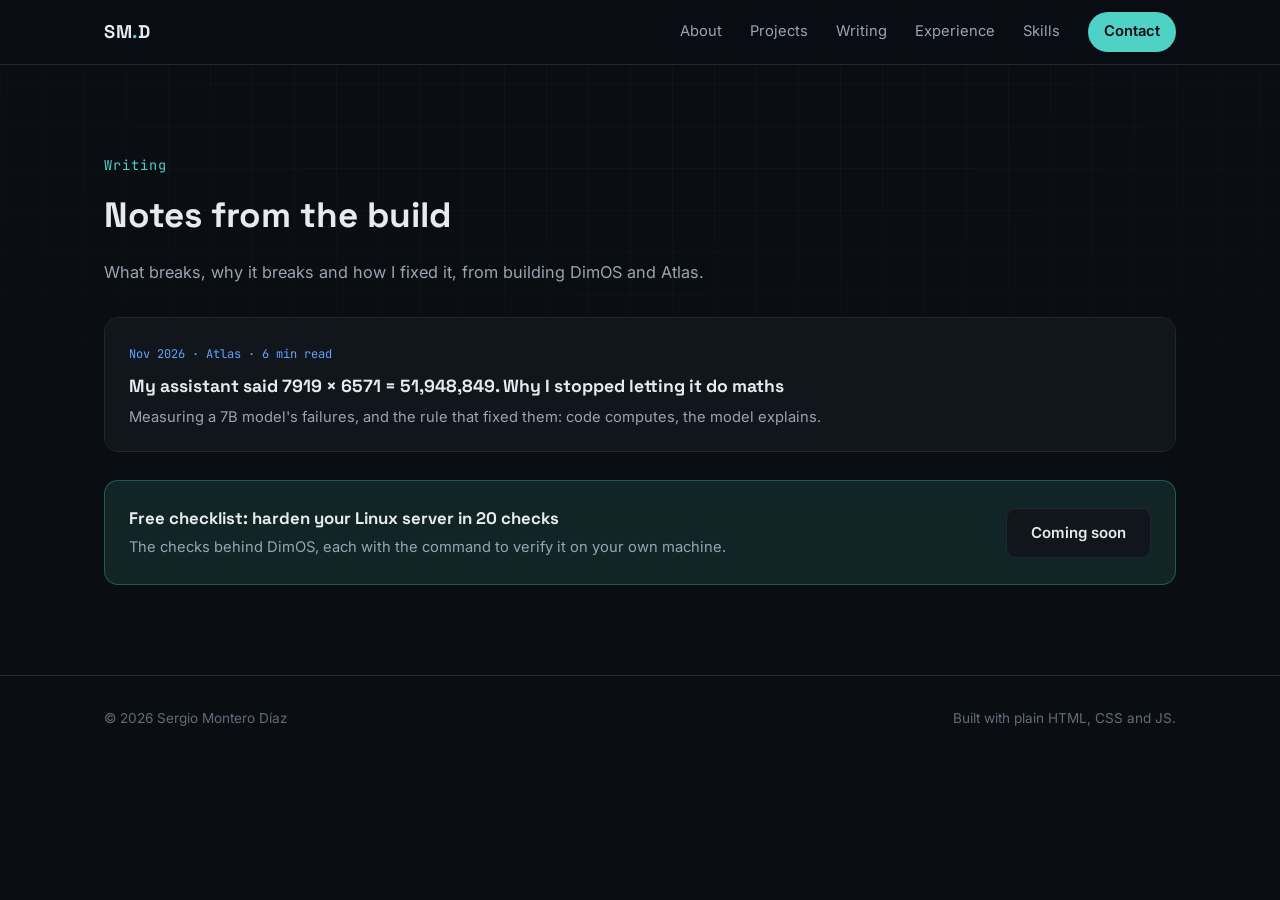
==== blog/index.html @ e89ce831 "Add blog and first article" ====
<!DOCTYPE html>
<html lang="en">
<head>
<meta charset="UTF-8">
<meta name="viewport" content="width=device-width, initial-scale=1.0">
<title>Writing — Sergio Montero Díaz</title>
<meta name="description" content="Notes from building DimOS, a hardened Linux distribution, and Atlas, a fully local AI assistant.">
<link rel="canonical" href="https://smdspace.es/blog/">
<meta property="og:type" content="website">
<meta property="og:url" content="https://smdspace.es/blog/">
<meta property="og:title" content="Writing — Sergio Montero Díaz">
<meta property="og:description" content="Notes from building DimOS, a hardened Linux distribution, and Atlas, a fully local AI assistant.">
<meta name="twitter:card" content="summary">
<link rel="icon" href="data:,">
<link rel="preconnect" href="https://fonts.googleapis.com">
<link href="https://fonts.googleapis.com/css2?family=Space+Grotesk:wght@500;600;700&family=Inter:wght@400;500;600;700&family=JetBrains+Mono:wght@400;500&display=swap" rel="stylesheet">
<link rel="stylesheet" href="/css/style.css">
</head>
<body>

<div class="bg-grid"></div>

<header class="navbar" id="navbar">
  <div class="container navbar__inner">
    <a href="/" class="logo">SM<span class="logo__dot">.</span>D</a>
    <nav class="nav" id="nav">
      <a href="/#about">About</a>
      <a href="/#projects">Projects</a>
      <a href="/blog/">Writing</a>
      <a href="/#experience">Experience</a>
      <a href="/#skills">Skills</a>
      <a href="/#contact" class="nav__cta">Contact</a>
    </nav>
    <button class="nav-toggle" id="navToggle" aria-label="Open menu">
      <span></span><span></span><span></span>
    </button>
  </div>
</header>

<main>
  <section class="section">
    <div class="container">
      <p class="section__label">Writing</p>
      <h1 class="section__title">Notes from the build</h1>
      <p class="writing__intro">What breaks, why it breaks and how I fixed it, from building DimOS and Atlas.</p>

      <div class="writing-list">
        <a class="writing-item writing-item--link" href="/blog/stopped-letting-my-assistant-do-maths/">
          <span class="writing-item__meta">Nov 2026 · Atlas · 6 min read</span>
          <h2 class="writing-item__title">My assistant said 7919 × 6571 = 51,948,849. Why I stopped letting it do maths</h2>
          <p class="writing-item__desc">Measuring a 7B model's failures, and the rule that fixed them: code computes, the model explains.</p>
        </a>
      </div>

      <div class="newsletter">
        <div>
          <h3 class="newsletter__title">Free checklist: harden your Linux server in 20 checks</h3>
          <p class="newsletter__desc">The checks behind DimOS, each with the command to verify it on your own machine.</p>
        </div>
        <!-- KIT: replace this placeholder with the Kit form embed -->
        <span class="btn btn--ghost newsletter__soon">Coming soon</span>
      </div>
    </div>
  </section>
</main>

<footer class="footer">
  <div class="container footer__inner">
    <p>© <span id="year"></span> Sergio Montero Díaz</p>
    <p class="footer__tag">Built with plain HTML, CSS and JS.</p>
  </div>
</footer>

<script src="/js/main.js"></script>
</body>
</html>
---- css/style.css ----
:root{
  --bg: #0a0d12;
  --bg-alt: #0d1117;
  --surface: #11151c;
  --surface-2: #161b23;
  --border: #22282f;
  --text: #e7ebf0;
  --text-dim: #9aa4b2;
  --text-faint: #626c7a;
  --accent: #4fd1c5;
  --accent-2: #60a5fa;
  --accent-soft: rgba(79, 209, 197, 0.12);
  --font-display: 'Space Grotesk', sans-serif;
  --font-body: 'Inter', sans-serif;
  --font-mono: 'JetBrains Mono', monospace;
  --radius: 14px;
  --container: 1120px;
}

*, *::before, *::after{ box-sizing: border-box; }
html{ scroll-behavior: smooth; }
body{
  margin:0;
  background: var(--bg);
  color: var(--text);
  font-family: var(--font-body);
  line-height: 1.6;
  -webkit-font-smoothing: antialiased;
}
img{ max-width:100%; display:block; }
a{ color:inherit; text-decoration:none; }
ul{ margin:0; padding:0; list-style:none; }
h1,h2,h3{ font-family: var(--font-display); margin:0; }
p{ margin:0; }

.container{
  width: 100%;
  max-width: var(--container);
  margin: 0 auto;
  padding: 0 24px;
}

.bg-grid{
  position: fixed;
  inset:0;
  z-index:-1;
  background-image:
    linear-gradient(rgba(255,255,255,0.025) 1px, transparent 1px),
    linear-gradient(90deg, rgba(255,255,255,0.025) 1px, transparent 1px);
  background-size: 42px 42px;
  mask-image: radial-gradient(ellipse 80% 60% at 50% 0%, black 40%, transparent 100%);
}

/* Navbar */
.navbar{
  position: sticky;
  top:0;
  z-index: 50;
  background: rgba(10,13,18,0.72);
  backdrop-filter: blur(10px);
  border-bottom: 1px solid var(--border);
}
.navbar__inner{
  display:flex;
  align-items:center;
  justify-content:space-between;
  height: 64px;
}
.logo{
  font-family: var(--font-display);
  font-weight:700;
  font-size: 1.15rem;
  letter-spacing: 0.5px;
}
.logo__dot{ color: var(--accent); }
.nav{
  display:flex;
  align-items:center;
  gap: 28px;
  font-size: 0.92rem;
  color: var(--text-dim);
}
.nav a{ transition: color .2s ease; }
.nav a:hover{ color: var(--text); }
.nav__cta{
  color: var(--bg) !important;
  background: var(--accent);
  padding: 8px 16px;
  border-radius: 999px;
  font-weight:600;
}
.nav__cta:hover{ background: var(--accent); opacity:.9; color: var(--bg) !important; }
.nav-toggle{
  display:none;
  flex-direction:column;
  gap:5px;
  background:none;
  border:none;
  cursor:pointer;
  padding: 6px;
}
.nav-toggle span{
  width:22px; height:2px; background: var(--text); border-radius:2px;
}

/* Hero */
.hero{
  padding: 100px 0 90px;
  position: relative;
  overflow:hidden;
}
.hero__inner{
  display:grid;
  grid-template-columns: 1.1fr 0.9fr;
  gap: 56px;
  align-items:center;
}
.hero__eyebrow{
  display:inline-flex;
  align-items:center;
  gap:8px;
  font-family: var(--font-mono);
  font-size: 0.82rem;
  color: var(--accent);
  border: 1px solid rgba(79,209,197,0.3);
  background: var(--accent-soft);
  padding: 6px 14px;
  border-radius: 999px;
  margin-bottom: 24px;
}
.dot{ width:7px; height:7px; border-radius:50%; background: var(--accent); }
.dot--live{ box-shadow: 0 0 0 0 rgba(79,209,197,0.6); animation: pulse 2s infinite; }
@keyframes pulse{
  0%{ box-shadow: 0 0 0 0 rgba(79,209,197,0.5); }
  70%{ box-shadow: 0 0 0 8px rgba(79,209,197,0); }
  100%{ box-shadow: 0 0 0 0 rgba(79,209,197,0); }
}
.hero__title{
  font-size: clamp(2.4rem, 5vw, 3.6rem);
  font-weight:700;
  line-height:1.05;
  margin-bottom: 12px;
}
.hero__role{
  font-size: clamp(1.1rem, 2vw, 1.4rem);
  color: var(--accent-2);
  font-weight:600;
  margin-bottom: 14px;
}
.hero__stack{
  display:flex;
  flex-wrap:wrap;
  gap: 8px;
  font-family: var(--font-mono);
  font-size: 0.88rem;
  color: var(--text-dim);
  margin-bottom: 24px;
}
.hero__summary{
  color: var(--text-dim);
  font-size: 1.02rem;
  max-width: 560px;
  margin-bottom: 32px;
}
.hero__actions{
  display:flex;
  gap:14px;
  margin-bottom: 40px;
  flex-wrap:wrap;
}
.btn{
  display:inline-flex;
  align-items:center;
  gap:8px;
  padding: 12px 24px;
  border-radius: 10px;
  font-weight:600;
  font-size: 0.94rem;
  transition: transform .18s ease, opacity .18s ease, background .18s ease;
  border: 1px solid transparent;
}
.btn:hover{ transform: translateY(-2px); }
.btn--primary{
  background: linear-gradient(135deg, var(--accent), var(--accent-2));
  color: #071018;
}
.btn--ghost{
  border-color: var(--border);
  color: var(--text);
  background: var(--surface);
}
.btn--ghost:hover{ border-color: var(--accent); }

.hero__meta{
  display:flex;
  flex-direction:column;
  gap: 12px;
}
.hero__meta-item{
  display:flex;
  align-items:center;
  gap:10px;
  font-size: 0.9rem;
  color: var(--text-dim);
  transition: color .2s ease;
}
.hero__meta-item:hover{ color: var(--accent); }
.hero__meta-item svg{ width:17px; height:17px; flex-shrink:0; }

.hero__console{ position: relative; }
.console{
  background: var(--surface);
  border: 1px solid var(--border);
  border-radius: var(--radius);
  overflow:hidden;
  box-shadow: 0 20px 60px -20px rgba(0,0,0,0.6);
}
.console__bar{
  display:flex;
  align-items:center;
  gap:7px;
  padding: 12px 16px;
  background: var(--surface-2);
  border-bottom: 1px solid var(--border);
}
.console__bar span{
  width:11px; height:11px; border-radius:50%;
  background: #3a3f47;
}
.console__bar span:nth-child(1){ background:#ff5f57; }
.console__bar span:nth-child(2){ background:#febc2e; }
.console__bar span:nth-child(3){ background:#28c840; }
.console__bar p{
  margin:0 0 0 10px;
  font-family: var(--font-mono);
  font-size: 0.78rem;
  color: var(--text-faint);
}
.console__body{
  position: relative;
  min-height: 300px;
}
.console__frame{
  margin:0;
  padding: 20px;
  font-family: var(--font-mono);
  font-size: 0.82rem;
  line-height: 1.7;
  color: var(--text-dim);
  overflow-x:auto;
  position: absolute;
  inset:0;
  opacity: 0;
  transition: opacity .5s ease;
  pointer-events:none;
}
.console__frame.is-active{ opacity: 1; }
.c-prompt{ color: var(--accent-2); }
.c-ok{ color: var(--accent); }

/* Sections */
.section{ padding: 90px 0; }
.section--alt{ background: var(--bg-alt); border-top: 1px solid var(--border); border-bottom: 1px solid var(--border); }
.section__label{
  font-family: var(--font-mono);
  color: var(--accent);
  font-size: 0.85rem;
  letter-spacing: 1px;
  margin-bottom: 10px;
}
.section__title{
  font-size: clamp(1.6rem, 3vw, 2.2rem);
  font-weight:700;
  margin-bottom: 40px;
}

.about__grid{
  display:grid;
  gap: 20px;
  max-width: 780px;
}
.about__text{ color: var(--text-dim); font-size: 1.05rem; }

/* Timeline */
.timeline{
  display:flex;
  flex-direction:column;
  gap: 44px;
  position: relative;
  padding-left: 28px;
  border-left: 1px solid var(--border);
}
.timeline__item{ position: relative; }
.timeline__dot{
  position:absolute;
  left: -33px;
  top: 4px;
  width: 12px; height:12px;
  border-radius:50%;
  background: var(--bg);
  border: 2px solid var(--accent);
}
.timeline__head{
  display:flex;
  flex-wrap:wrap;
  align-items:baseline;
  justify-content:space-between;
  gap: 8px;
  margin-bottom: 4px;
}
.timeline__head h3{ font-size: 1.15rem; }
.timeline__date{
  font-family: var(--font-mono);
  font-size: 0.82rem;
  color: var(--accent);
  white-space:nowrap;
}
.timeline__org{
  color: var(--accent-2);
  font-size: 0.92rem;
  margin-bottom: 14px;
}
.timeline__list{ display:flex; flex-direction:column; gap:9px; max-width: 720px; }
.timeline__list li{
  color: var(--text-dim);
  font-size: 0.96rem;
  padding-left: 18px;
  position: relative;
}
.timeline__list li::before{
  content:"";
  position:absolute;
  left:0; top: 9px;
  width:5px; height:5px;
  border-radius:50%;
  background: var(--text-faint);
}

/* Cards grid (education) */
.cards-grid{
  display:grid;
  grid-template-columns: repeat(auto-fit, minmax(260px, 1fr));
  gap: 20px;
}
.card{
  background: var(--surface);
  border: 1px solid var(--border);
  border-radius: var(--radius);
  padding: 24px;
  transition: border-color .2s ease, transform .2s ease;
}
.card:hover{ border-color: rgba(79,209,197,0.35); transform: translateY(-3px); }
.card__date{
  font-family: var(--font-mono);
  font-size: 0.78rem;
  color: var(--accent);
  margin-bottom: 10px;
}
.card__title{ font-size: 1.05rem; margin-bottom: 8px; }
.card__org{ color: var(--text-dim); font-size: 0.9rem; }
.card__badge{
  display:inline-block;
  margin-top: 12px;
  font-family: var(--font-mono);
  font-size: 0.78rem;
  color: var(--accent-2);
  background: rgba(96,165,250,0.1);
  border: 1px solid rgba(96,165,250,0.25);
  padding: 4px 10px;
  border-radius: 999px;
}

/* Skills */
.skills-grid{
  display:grid;
  grid-template-columns: repeat(auto-fit, minmax(260px, 1fr));
  gap: 28px;
}
.skill-group h3{
  font-size: 0.98rem;
  color: var(--text);
  margin-bottom: 14px;
  font-family: var(--font-body);
  font-weight:600;
}
.tags{ display:flex; flex-wrap:wrap; gap:8px; }
.tag{
  font-family: var(--font-mono);
  font-size: 0.82rem;
  color: var(--text-dim);
  background: var(--surface);
  border: 1px solid var(--border);
  padding: 7px 12px;
  border-radius: 8px;
  transition: color .2s ease, border-color .2s ease;
}
.tag:hover{ color: var(--accent); border-color: rgba(79,209,197,0.35); }
.tag--sm{ font-size: 0.72rem; padding: 4px 8px; }

/* Project cards */
.project-card{ display:flex; flex-direction:column; }
.project-card__tags{ display:flex; flex-wrap:wrap; gap:6px; margin-bottom: 14px; }
.card__desc{ color: var(--text-dim); font-size: 0.92rem; margin-top: 8px; }
.project-card__link{
  margin-top: auto;
  padding-top: 16px;
  font-family: var(--font-mono);
  font-size: 0.82rem;
  color: var(--accent);
  transition: color .2s ease;
}
.project-card__link:hover{ color: var(--accent-2); }

/* Projects */
.projects-grid{
  display:grid;
  grid-template-columns: repeat(auto-fit, minmax(320px, 1fr));
  gap: 20px;
}
.project-card__title{ font-size: 1.4rem; }
.project-card__lead{ color: var(--text); font-size: 1rem; }
.project-card .card__desc{ margin-bottom: 16px; }
.card__desc code{ font-family: var(--font-mono); color: var(--accent); font-size: 0.85em; }
.project-card__facts{ display:flex; flex-direction:column; gap:10px; margin-bottom: 18px; }
.project-card__facts li{
  font-size: 0.88rem;
  color: var(--text-dim);
  padding-left: 14px;
  border-left: 2px solid rgba(79,209,197,0.35);
}
.project-card__facts strong{
  display:block;
  font-family: var(--font-mono);
  font-size: 0.78rem;
  font-weight:500;
  color: var(--accent);
}
.project-card__note{
  margin-top: auto;
  padding-top: 8px;
  font-family: var(--font-mono);
  font-size: 0.75rem;
  color: var(--text-faint);
}

/* Writing */
.writing__intro{ color: var(--text-dim); max-width: 620px; margin: -24px 0 32px; font-size: 1.02rem; }
.writing-list{ display:flex; flex-direction:column; gap: 2px; background: var(--border); border:1px solid var(--border); border-radius: var(--radius); overflow:hidden; margin-bottom: 28px; }
.writing-item{ background: var(--surface); padding: 22px 24px; }
.writing-item__meta{ font-family: var(--font-mono); font-size: 0.75rem; color: var(--accent-2); }
.writing-item__title{ font-size: 1.1rem; margin: 6px 0; }
.writing-item__desc{ color: var(--text-dim); font-size: 0.92rem; }
.newsletter{
  display:flex; align-items:center; justify-content:space-between; gap: 20px; flex-wrap:wrap;
  background: var(--accent-soft);
  border: 1px solid rgba(79,209,197,0.3);
  border-radius: var(--radius);
  padding: 24px;
}
.newsletter__title{ font-size: 1.05rem; margin-bottom: 4px; }
.newsletter__desc{ color: var(--text-dim); font-size: 0.92rem; }
.newsletter__soon{ cursor: default; }

.writing-item--link{ display:block; transition: background .2s ease; }
.writing-item--link:hover{ background: var(--surface-2); }
.writing-item--link:hover .writing-item__title{ color: var(--accent); }
.writing__more{ margin: -14px 0 28px; font-family: var(--font-mono); font-size: 0.85rem; }
.writing__more a{ color: var(--accent); }
.writing__more a:hover{ color: var(--accent-2); }

/* Post */
.post{ padding: 70px 0 90px; }
.post__container{ max-width: 760px; }
.post__back{ font-family: var(--font-mono); font-size: 0.82rem; color: var(--text-faint); }
.post__back:hover{ color: var(--accent); }
.post__meta{ font-family: var(--font-mono); font-size: 0.8rem; color: var(--accent-2); margin: 28px 0 10px; }
.post__title{ font-size: clamp(1.8rem, 4vw, 2.5rem); line-height: 1.2; margin-bottom: 20px; }
.post__lead{ font-size: 1.15rem; color: var(--text); margin-bottom: 28px; }
.post__body{ color: var(--text-dim); font-size: 1.03rem; line-height: 1.75; margin-bottom: 44px; }
.post__body p{ margin-bottom: 18px; }
.post__body h2{ color: var(--text); font-size: 1.35rem; margin: 40px 0 14px; }
.post__body strong{ color: var(--text); }
.post__body ul, .post__body ol{ margin: 0 0 18px; padding-left: 22px; }
.post__body ul{ list-style: disc; }
.post__body ol{ list-style: decimal; }
.post__body li{ margin-bottom: 8px; padding-left: 4px; }
.post__body li::marker{ color: var(--accent); }
.post__body code{ font-family: var(--font-mono); font-size: 0.88em; color: var(--accent); background: var(--surface); border: 1px solid var(--border); padding: 1px 6px; border-radius: 6px; }
.post__code{ line-height: 1.5; font-size: 0.85rem; background: var(--surface); border: 1px solid var(--border); border-radius: var(--radius); padding: 18px 20px; overflow-x: auto; margin: 0 0 20px; }
.post__code code{ background: none; border: 0; padding: 0; color: var(--text); font-size: 0.85rem; line-height: 1.6; }

/* Certifications */
.cert-list{
  display:grid;
  grid-template-columns: repeat(auto-fit, minmax(320px, 1fr));
  gap: 2px;
  background: var(--border);
  border: 1px solid var(--border);
  border-radius: var(--radius);
  overflow:hidden;
}
.cert-item{
  background: var(--surface);
  padding: 18px 20px;
  display:flex;
  flex-direction:column;
  gap:6px;
}
.cert-item__name{ font-size: 0.95rem; font-weight:500; }
.cert-item__meta{
  font-family: var(--font-mono);
  font-size: 0.78rem;
  color: var(--text-faint);
}

/* Contact */
.contact__intro{ color: var(--text-dim); max-width: 560px; margin-bottom: 36px; font-size: 1.02rem; }
.contact-grid{
  display:grid;
  grid-template-columns: repeat(auto-fit, minmax(240px, 1fr));
  gap: 16px;
}
.contact-card{
  display:flex;
  align-items:center;
  gap: 16px;
  background: var(--surface);
  border: 1px solid var(--border);
  border-radius: var(--radius);
  padding: 20px;
  transition: border-color .2s ease, transform .2s ease;
}
.contact-card:hover{ border-color: rgba(79,209,197,0.35); transform: translateY(-3px); }
.contact-card--static:hover{ transform:none; border-color: var(--border); }
.contact-card svg{ width:22px; height:22px; color: var(--accent); flex-shrink:0; }
.contact-card > div{ min-width: 0; flex: 1; }
.contact-card__label{
  display:block;
  font-family: var(--font-mono);
  font-size: 0.72rem;
  color: var(--text-faint);
  text-transform: uppercase;
  letter-spacing: 0.5px;
  margin-bottom: 4px;
}
.contact-card__value{
  display:block;
  font-size: 0.95rem;
  word-break: break-word;
  overflow-wrap: anywhere;
}

/* Footer */
.footer{ padding: 32px 0; border-top: 1px solid var(--border); }
.footer__inner{
  display:flex;
  justify-content:space-between;
  flex-wrap:wrap;
  gap: 8px;
  font-size: 0.85rem;
  color: var(--text-faint);
}

/* Responsive */
@media (max-width: 900px){
  .hero__inner{ grid-template-columns: 1fr; }
  .hero__console{ order:-1; }
}

@media (max-width: 720px){
  .nav{
    position: absolute;
    top: 64px;
    left:0; right:0;
    background: var(--bg);
    border-bottom: 1px solid var(--border);
    flex-direction:column;
    align-items:flex-start;
    padding: 20px 24px;
    gap: 18px;
    display:none;
  }
  .nav.is-open{ display:flex; }
  .nav-toggle{ display:flex; }
  .nav__cta{ width:100%; text-align:center; }
  .hero{ padding: 60px 0 60px; }
  .section{ padding: 60px 0; }
}
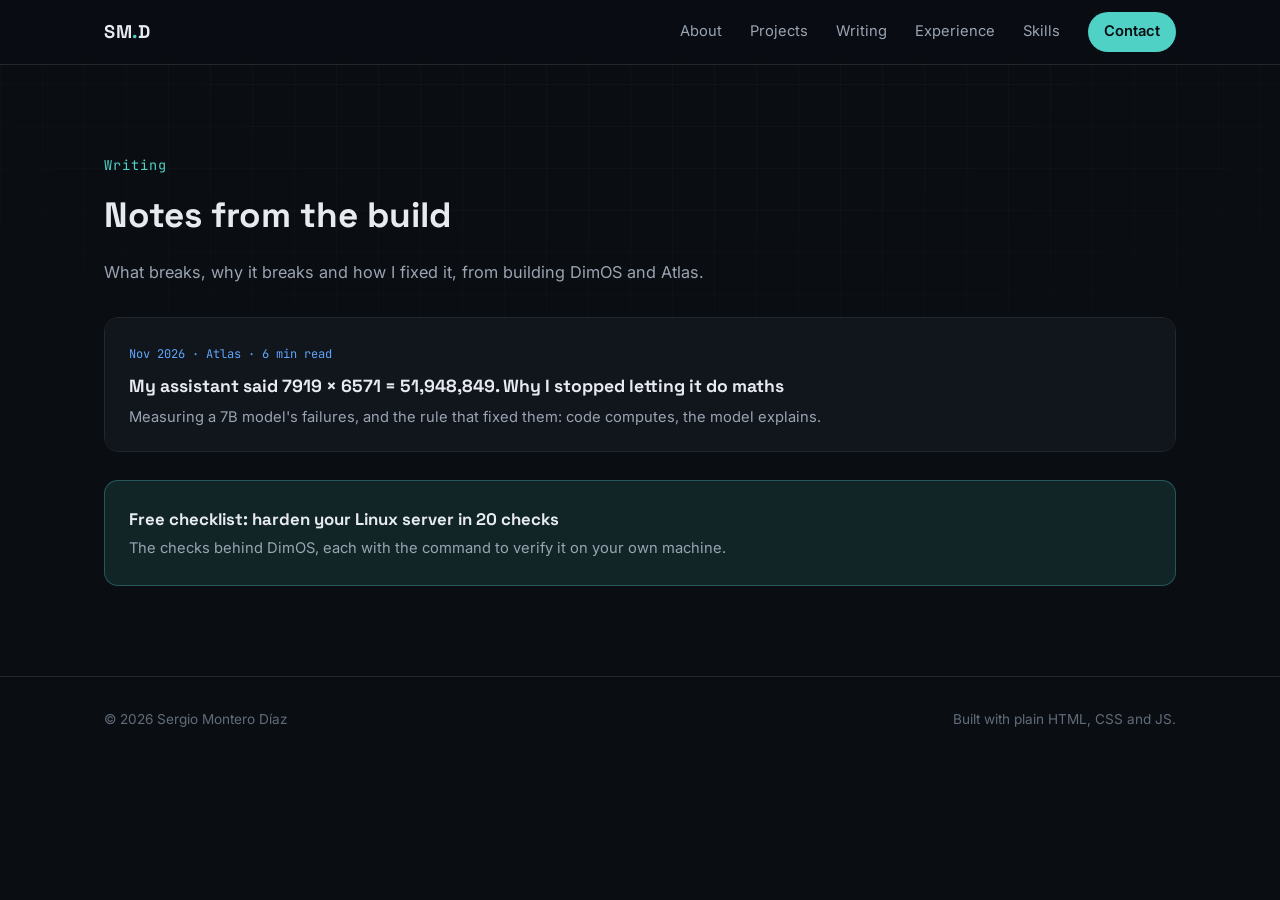
==== commit e455b660: "Add Kit signup form" ====
--- a/blog/index.html
+++ b/blog/index.html
@@ -57,8 +57,9 @@
           <h3 class="newsletter__title">Free checklist: harden your Linux server in 20 checks</h3>
           <p class="newsletter__desc">The checks behind DimOS, each with the command to verify it on your own machine.</p>
         </div>
-        <!-- KIT: replace this placeholder with the Kit form embed -->
-        <span class="btn btn--ghost newsletter__soon">Coming soon</span>
+        <div class="newsletter__form">
+          <script async data-uid="b92b6209ba" src="https://sergio-montero.kit.com/b92b6209ba/index.js"></script>
+        </div>
       </div>
     </div>
   </section>
--- a/css/style.css
+++ b/css/style.css
@@ -460,6 +460,7 @@
 .newsletter__title{ font-size: 1.05rem; margin-bottom: 4px; }
 .newsletter__desc{ color: var(--text-dim); font-size: 0.92rem; }
 .newsletter__soon{ cursor: default; }
+.newsletter__form{ flex: 1 1 340px; max-width: 460px; min-height: 56px; }
 
 .writing-item--link{ display:block; transition: background .2s ease; }
 .writing-item--link:hover{ background: var(--surface-2); }
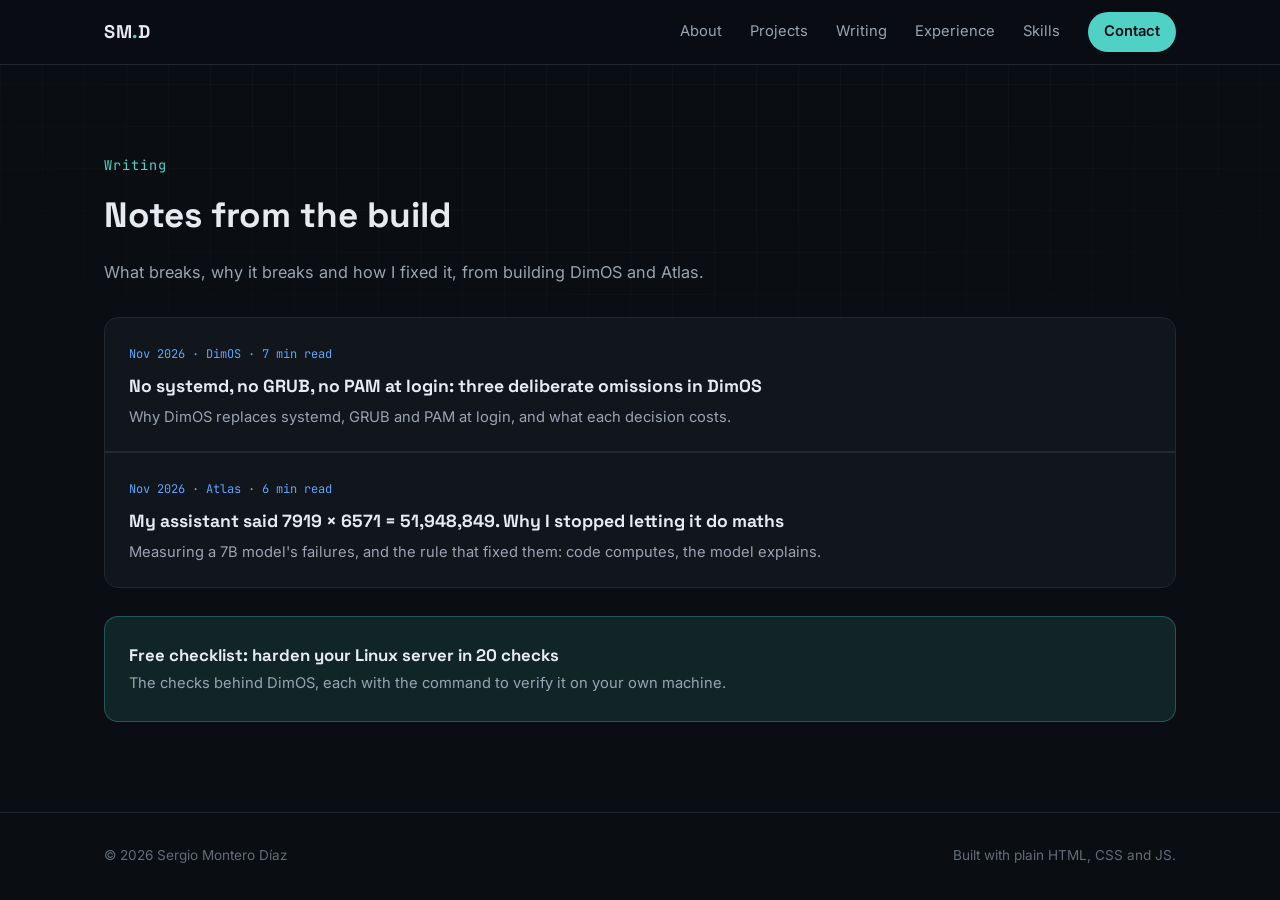
==== commit 162a91ad: "Add DimOS article: three deliberate omissions" ====
--- a/blog/index.html
+++ b/blog/index.html
@@ -45,6 +45,11 @@
       <p class="writing__intro">What breaks, why it breaks and how I fixed it, from building DimOS and Atlas.</p>
 
       <div class="writing-list">
+        <a class="writing-item writing-item--link" href="/blog/three-deliberate-omissions-in-dimos/">
+          <span class="writing-item__meta">Nov 2026 · DimOS · 7 min read</span>
+          <h2 class="writing-item__title">No systemd, no GRUB, no PAM at login: three deliberate omissions in DimOS</h2>
+          <p class="writing-item__desc">Why DimOS replaces systemd, GRUB and PAM at login, and what each decision costs.</p>
+        </a>
         <a class="writing-item writing-item--link" href="/blog/stopped-letting-my-assistant-do-maths/">
           <span class="writing-item__meta">Nov 2026 · Atlas · 6 min read</span>
           <h2 class="writing-item__title">My assistant said 7919 × 6571 = 51,948,849. Why I stopped letting it do maths</h2>
--- a/css/style.css
+++ b/css/style.css
@@ -490,6 +490,11 @@
 .post__code{ line-height: 1.5; font-size: 0.85rem; background: var(--surface); border: 1px solid var(--border); border-radius: var(--radius); padding: 18px 20px; overflow-x: auto; margin: 0 0 20px; }
 .post__code code{ background: none; border: 0; padding: 0; color: var(--text); font-size: 0.85rem; line-height: 1.6; }
 
+.post__table{ overflow-x: auto; margin: 0 0 20px; border: 1px solid var(--border); border-radius: var(--radius); }
+.post__table table{ width: 100%; border-collapse: collapse; font-size: 0.9rem; min-width: 560px; }
+.post__table th{ text-align: left; color: var(--text); background: var(--surface); padding: 10px 12px; font-weight: 600; }
+.post__table td{ padding: 10px 12px; border-top: 1px solid var(--border); vertical-align: top; }
+
 /* Certifications */
 .cert-list{
   display:grid;
